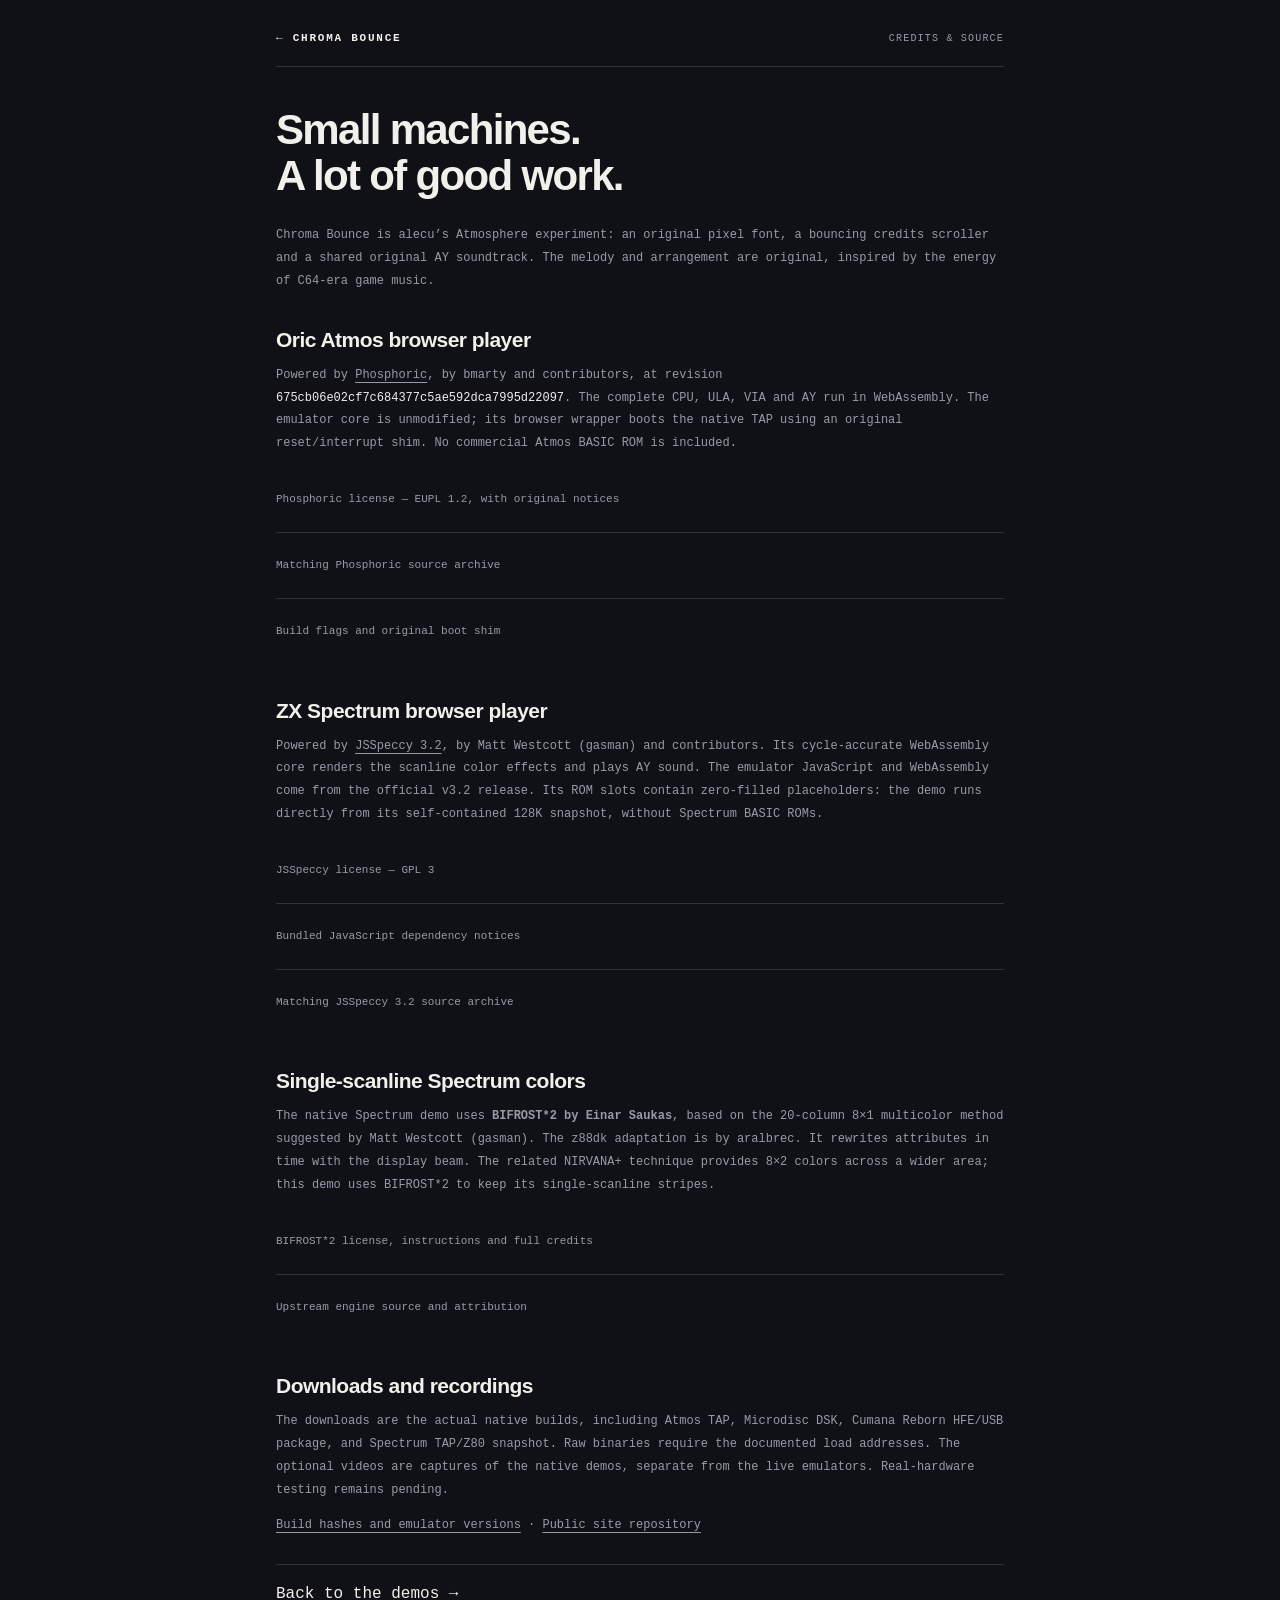
==== credits.html @ 3b579485 "Publish both Chroma Bounce demos with live web emulators and downloads" ====
<!doctype html><html lang="en"><head><meta charset="utf-8"><meta name="viewport" content="width=device-width,initial-scale=1"><title>Credits & source — Chroma Bounce</title><link rel="stylesheet" href="style.css"></head><body><main class="credits"><header><a class="wordmark" href="./">← CHROMA BOUNCE</a><span class="edition">CREDITS & SOURCE</span></header><h1>Small machines.<br>A lot of good work.</h1>
<p>Chroma Bounce is alecu’s Atmosphere experiment: an original pixel font, a bouncing credits scroller and a shared original AY soundtrack. The melody and arrangement are original, inspired by the energy of C64-era game music.</p>
<h2>Oric Atmos browser player</h2><p>Powered by <a href="https://github.com/benedictemarty/Phosphoric">Phosphoric</a>, by bmarty and contributors, at revision <code>675cb06e02cf7c684377c5ae592dca7995d22097</code>. The complete CPU, ULA, VIA and AY run in WebAssembly. The emulator core is unmodified; its browser wrapper boots the native TAP using an original reset/interrupt shim. No commercial Atmos BASIC ROM is included.</p><ul><li><a href="emulators/atmos/LICENSE">Phosphoric license — EUPL 1.2, with original notices</a></li><li><a href="sources/phosphoric-675cb06.tar.gz" download>Matching Phosphoric source archive</a></li><li><a href="emulators/atmos/BUILD.md">Build flags and original boot shim</a></li></ul>
<h2>ZX Spectrum browser player</h2><p>Powered by <a href="https://github.com/gasman/jsspeccy3">JSSpeccy 3.2</a>, by Matt Westcott (gasman) and contributors. Its cycle-accurate WebAssembly core renders the scanline color effects and plays AY sound. The emulator JavaScript and WebAssembly come from the official v3.2 release. Its ROM slots contain zero-filled placeholders: the demo runs directly from its self-contained 128K snapshot, without Spectrum BASIC ROMs.</p><ul><li><a href="emulators/spectrum/COPYING">JSSpeccy license — GPL 3</a></li><li><a href="emulators/spectrum/jsspeccy.js.LICENSE.txt">Bundled JavaScript dependency notices</a></li><li><a href="sources/jsspeccy-3.2.tar.gz" download>Matching JSSpeccy 3.2 source archive</a></li></ul>
<h2>Single-scanline Spectrum colors</h2><p>The native Spectrum demo uses <strong>BIFROST*2 by Einar Saukas</strong>, based on the 20-column 8×1 multicolor method suggested by Matt Westcott (gasman). The z88dk adaptation is by aralbrec. It rewrites attributes in time with the display beam. The related NIRVANA+ technique provides 8×2 colors across a wider area; this demo uses BIFROST*2 to keep its single-scanline stripes.</p><ul><li><a href="licenses/bifrost2.txt">BIFROST*2 license, instructions and full credits</a></li><li><a href="https://github.com/z88dk/z88dk/blob/801e03849d3bc34f1cd3e3ba04be9a37c177e993/libsrc/target/zx/bifrost2/z80/BIFROST2_ENGINE.asm.m4">Upstream engine source and attribution</a></li></ul>
<h2>Downloads and recordings</h2><p>The downloads are the actual native builds, including Atmos TAP, Microdisc DSK, Cumana Reborn HFE/USB package, and Spectrum TAP/Z80 snapshot. Raw binaries require the documented load addresses. The optional videos are captures of the native demos, separate from the live emulators. Real-hardware testing remains pending.</p><p><a href="manifest.json">Build hashes and emulator versions</a> · <a href="https://github.com/alecu/chroma-bounce">Public site repository</a></p><footer><a href="./">Back to the demos →</a></footer></main></body></html>
---- style.css ----
:root{color-scheme:dark;--bg:#101116;--panel:#15171d;--ink:#f2f0eb;--muted:#979ba8;--line:#30333e;--accent:#f1ce78;font-family:ui-monospace,SFMono-Regular,Consolas,"Liberation Mono",monospace;background:var(--bg);color:var(--ink)}*{box-sizing:border-box}body{margin:0}main{max-width:1140px;margin:0 auto;padding:32px 36px}button,a{-webkit-tap-highlight-color:transparent}button{font:inherit;color:inherit;cursor:pointer}a{color:inherit;text-underline-offset:4px}button:focus-visible,a:focus-visible,summary:focus-visible{outline:2px solid var(--accent);outline-offset:5px}header{display:flex;justify-content:space-between;align-items:center;gap:20px;border-bottom:1px solid var(--line);padding-bottom:22px}.wordmark{text-decoration:none;letter-spacing:.16em;font-size:11px;font-weight:700}.edition{font-size:10px;color:var(--muted);letter-spacing:.12em}.intro{display:flex;justify-content:space-between;align-items:flex-end;gap:28px;padding:44px 0 34px}.eyebrow{font-size:10px;color:var(--accent);letter-spacing:.15em;margin:0 0 14px}h1{font-family:Arial,Helvetica,sans-serif;font-size:clamp(38px,5.4vw,67px);font-weight:850;letter-spacing:-.065em;line-height:.98;margin:0}h1 span{color:var(--accent)}.lede{font-size:11px;line-height:1.9;color:var(--muted);margin:0 0 2px}.tabs{display:flex;gap:0}.tabs button{border:1px solid var(--line);border-bottom:0;background:#15161b;color:var(--muted);padding:16px 22px;font-size:11px;letter-spacing:.04em;display:flex;gap:12px;align-items:center}.tabs button+button{border-left:0}.tabs button[aria-selected=true]{background:#242029;color:var(--ink)}.tab-number{font-size:9px;color:var(--accent)}.tab-spec{font-size:9px;color:var(--muted)}.sunset{height:4px;background:linear-gradient(90deg,#5264fa,#dc52df,#f04a88,#ff7350,#f1ce78,#f6edcf)}.screen{width:100%;position:relative;display:grid;place-items:center;aspect-ratio:4/3;max-height:68vh;background:#000;border:1px solid var(--line);border-top:0;overflow:hidden}.screen img{width:100%;height:100%;max-height:68vh;object-fit:contain;image-rendering:pixelated;position:absolute;inset:0}#emulator{position:absolute;inset:0;display:grid;place-items:center}#emulator iframe{width:100%;height:100%;border:0;background:#000}#cover{position:absolute;inset:0;background:#0005;display:flex;flex-direction:column;justify-content:center;align-items:center}.run{font-size:12px;font-weight:700;letter-spacing:.1em;background:#15171df2;border:1px solid #f1ce7888;padding:18px 26px;box-shadow:0 6px 30px #0008}.run:hover{background:#302837}.run span{color:var(--accent);margin-right:9px}#cover-note{font-size:10px;color:#c0b7c0;margin:13px 0 0}#cover[hidden],.screen img[hidden]{display:none}.controls{display:flex;justify-content:space-between;align-items:center;gap:15px;border:1px solid var(--line);border-top:0;padding:13px 16px;background:var(--panel)}#status{font-size:9px;letter-spacing:.07em;color:var(--muted);display:flex;align-items:center;gap:9px}#status i{display:block;width:5px;height:5px;border-radius:50%;background:var(--accent)}.buttons{display:flex;gap:6px}.buttons button{font-size:9px;border:1px solid var(--line);background:transparent;padding:8px 10px}.buttons button:hover:enabled{border-color:var(--accent)}.buttons button:disabled{color:#555966;cursor:default}.info{display:grid;grid-template-columns:1.1fr 1fr;gap:60px;margin-top:34px}.info .eyebrow{margin-bottom:10px}h2{font-family:Arial,Helvetica,sans-serif;font-size:25px;font-weight:600;letter-spacing:-.025em;margin:0 0 12px}.info p{font-size:11px;line-height:1.85;color:var(--muted);margin:0}.info .eyebrow{font-size:10px;color:var(--accent)}.info .engine{font-size:9px;color:#777e90;margin-top:16px}h3{display:flex;justify-content:space-between;font-size:10px;letter-spacing:.08em;font-weight:500;color:var(--muted);margin:0 0 8px}h3 span{color:var(--accent)}ul{list-style:none;margin:0 0 11px;padding:0}li+li{border-top:1px solid var(--line)}li a{display:flex;justify-content:space-between;text-decoration:none;align-items:center;gap:12px;font-size:11px;padding:12px 0}li a:hover{color:var(--accent)}li span{font-size:9px;color:var(--accent)}.info #load-note{font-size:9px;line-height:1.8}.recording{margin-top:32px;border-top:1px solid var(--line);padding-top:18px}.recording summary{font-size:10px;color:var(--muted);cursor:pointer}.recording video{display:block;width:100%;max-height:65vh;background:#000;margin-top:18px;image-rendering:pixelated}.recording p{font-size:10px;color:var(--muted);line-height:1.8}footer{border-top:1px solid var(--line);margin-top:28px;padding:20px 0;display:flex;justify-content:space-between;gap:20px}footer p{font-size:9px;line-height:1.9;color:var(--muted);margin:0}footer p:last-child{text-align:right}footer span{color:#6d7281}.error{font-size:11px;line-height:1.8;color:var(--accent)}.screen:fullscreen{max-height:none;width:100vw;height:100vh;aspect-ratio:auto}.screen:fullscreen img{max-height:none}.credits{max-width:800px}.credits h1{font-size:42px;line-height:1.1;letter-spacing:-.04em;margin:40px 0 25px}.credits h2{margin-top:35px;font-size:21px}.credits p,.credits li{font-size:12px;line-height:1.9;color:var(--muted)}.credits li{padding:10px 0}.credits code{color:var(--ink)}@media(max-width:800px){main{padding:24px 20px}.intro{display:block;padding-top:32px}.lede{margin-top:18px}.info{gap:28px}.tabs button{padding:14px}.tab-spec{display:none}.controls{flex-wrap:wrap}.buttons{margin-left:auto}}@media(max-width:580px){main{padding:20px 12px}header{gap:10px}.wordmark{font-size:9px;letter-spacing:.07em}.edition{font-size:8px}h1{font-size:38px}.intro{padding:30px 0 25px}.tabs button{font-size:10px;gap:8px;padding:14px 12px;flex:1;justify-content:center}.info{grid-template-columns:1fr;gap:27px}.screen{max-height:none}.screen img{max-height:none}.controls{padding:10px}.buttons{gap:4px}.buttons button{padding:8px 6px;font-size:8px}.info{margin-top:25px}h2{font-size:23px}footer{display:block}footer p:last-child{text-align:left;margin-top:13px}}
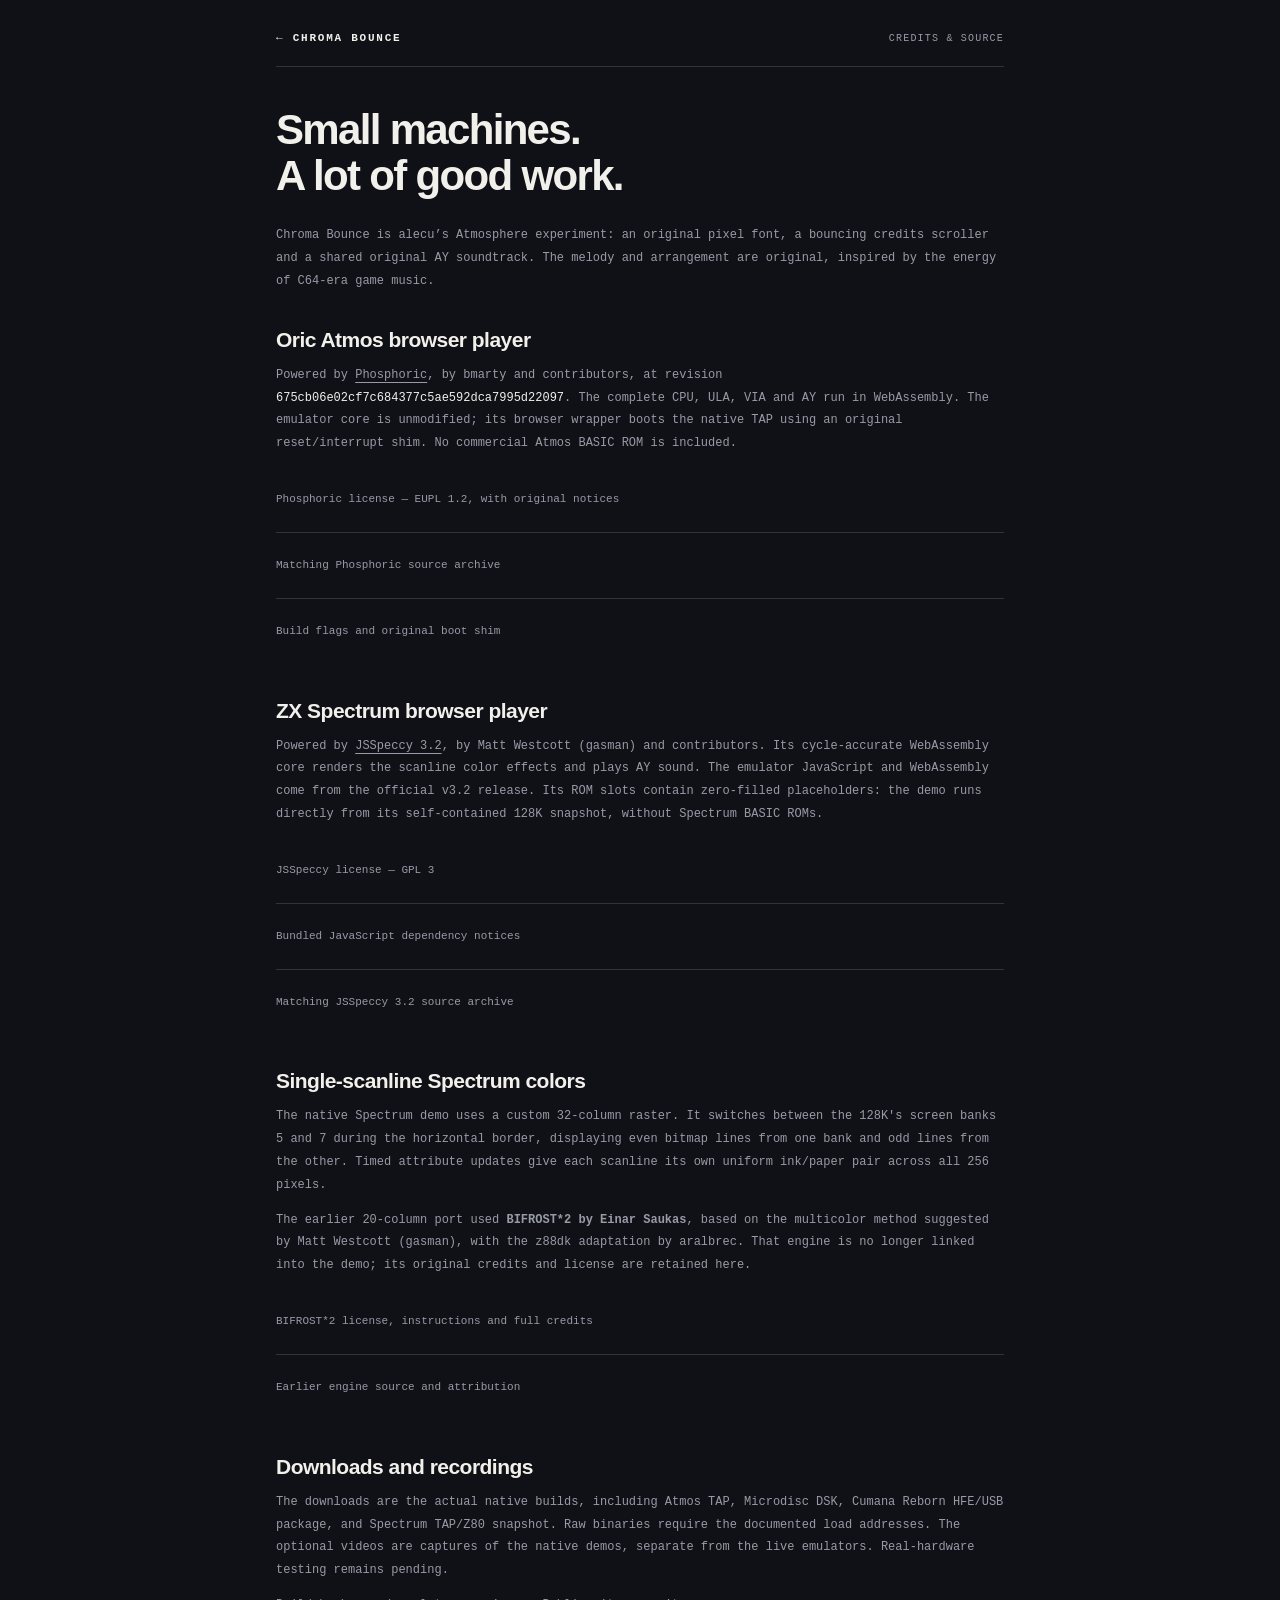
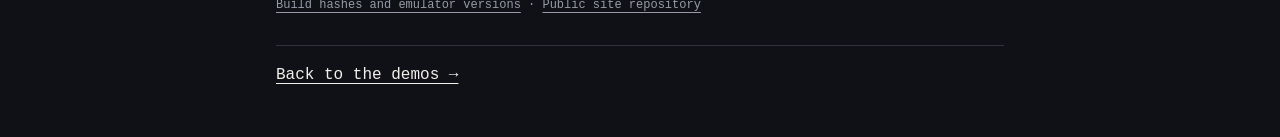
==== commit 8c0f5cd1: "Update Chroma Bounce browser players and native release assets" ====
--- a/credits.html
+++ b/credits.html
@@ -2,5 +2,5 @@
 <p>Chroma Bounce is alecu’s Atmosphere experiment: an original pixel font, a bouncing credits scroller and a shared original AY soundtrack. The melody and arrangement are original, inspired by the energy of C64-era game music.</p>
 <h2>Oric Atmos browser player</h2><p>Powered by <a href="https://github.com/benedictemarty/Phosphoric">Phosphoric</a>, by bmarty and contributors, at revision <code>675cb06e02cf7c684377c5ae592dca7995d22097</code>. The complete CPU, ULA, VIA and AY run in WebAssembly. The emulator core is unmodified; its browser wrapper boots the native TAP using an original reset/interrupt shim. No commercial Atmos BASIC ROM is included.</p><ul><li><a href="emulators/atmos/LICENSE">Phosphoric license — EUPL 1.2, with original notices</a></li><li><a href="sources/phosphoric-675cb06.tar.gz" download>Matching Phosphoric source archive</a></li><li><a href="emulators/atmos/BUILD.md">Build flags and original boot shim</a></li></ul>
 <h2>ZX Spectrum browser player</h2><p>Powered by <a href="https://github.com/gasman/jsspeccy3">JSSpeccy 3.2</a>, by Matt Westcott (gasman) and contributors. Its cycle-accurate WebAssembly core renders the scanline color effects and plays AY sound. The emulator JavaScript and WebAssembly come from the official v3.2 release. Its ROM slots contain zero-filled placeholders: the demo runs directly from its self-contained 128K snapshot, without Spectrum BASIC ROMs.</p><ul><li><a href="emulators/spectrum/COPYING">JSSpeccy license — GPL 3</a></li><li><a href="emulators/spectrum/jsspeccy.js.LICENSE.txt">Bundled JavaScript dependency notices</a></li><li><a href="sources/jsspeccy-3.2.tar.gz" download>Matching JSSpeccy 3.2 source archive</a></li></ul>
-<h2>Single-scanline Spectrum colors</h2><p>The native Spectrum demo uses <strong>BIFROST*2 by Einar Saukas</strong>, based on the 20-column 8×1 multicolor method suggested by Matt Westcott (gasman). The z88dk adaptation is by aralbrec. It rewrites attributes in time with the display beam. The related NIRVANA+ technique provides 8×2 colors across a wider area; this demo uses BIFROST*2 to keep its single-scanline stripes.</p><ul><li><a href="licenses/bifrost2.txt">BIFROST*2 license, instructions and full credits</a></li><li><a href="https://github.com/z88dk/z88dk/blob/801e03849d3bc34f1cd3e3ba04be9a37c177e993/libsrc/target/zx/bifrost2/z80/BIFROST2_ENGINE.asm.m4">Upstream engine source and attribution</a></li></ul>
+<h2>Single-scanline Spectrum colors</h2><p>The native Spectrum demo uses a custom 32-column raster. It switches between the 128K's screen banks 5 and 7 during the horizontal border, displaying even bitmap lines from one bank and odd lines from the other. Timed attribute updates give each scanline its own uniform ink/paper pair across all 256 pixels.</p><p>The earlier 20-column port used <strong>BIFROST*2 by Einar Saukas</strong>, based on the multicolor method suggested by Matt Westcott (gasman), with the z88dk adaptation by aralbrec. That engine is no longer linked into the demo; its original credits and license are retained here.</p><ul><li><a href="licenses/bifrost2.txt">BIFROST*2 license, instructions and full credits</a></li><li><a href="https://github.com/z88dk/z88dk/blob/801e03849d3bc34f1cd3e3ba04be9a37c177e993/libsrc/target/zx/bifrost2/z80/BIFROST2_ENGINE.asm.m4">Earlier engine source and attribution</a></li></ul>
 <h2>Downloads and recordings</h2><p>The downloads are the actual native builds, including Atmos TAP, Microdisc DSK, Cumana Reborn HFE/USB package, and Spectrum TAP/Z80 snapshot. Raw binaries require the documented load addresses. The optional videos are captures of the native demos, separate from the live emulators. Real-hardware testing remains pending.</p><p><a href="manifest.json">Build hashes and emulator versions</a> · <a href="https://github.com/alecu/chroma-bounce">Public site repository</a></p><footer><a href="./">Back to the demos →</a></footer></main></body></html>
--- a/style.css
+++ b/style.css
@@ -1 +1,3 @@
 :root{color-scheme:dark;--bg:#101116;--panel:#15171d;--ink:#f2f0eb;--muted:#979ba8;--line:#30333e;--accent:#f1ce78;font-family:ui-monospace,SFMono-Regular,Consolas,"Liberation Mono",monospace;background:var(--bg);color:var(--ink)}*{box-sizing:border-box}body{margin:0}main{max-width:1140px;margin:0 auto;padding:32px 36px}button,a{-webkit-tap-highlight-color:transparent}button{font:inherit;color:inherit;cursor:pointer}a{color:inherit;text-underline-offset:4px}button:focus-visible,a:focus-visible,summary:focus-visible{outline:2px solid var(--accent);outline-offset:5px}header{display:flex;justify-content:space-between;align-items:center;gap:20px;border-bottom:1px solid var(--line);padding-bottom:22px}.wordmark{text-decoration:none;letter-spacing:.16em;font-size:11px;font-weight:700}.edition{font-size:10px;color:var(--muted);letter-spacing:.12em}.intro{display:flex;justify-content:space-between;align-items:flex-end;gap:28px;padding:44px 0 34px}.eyebrow{font-size:10px;color:var(--accent);letter-spacing:.15em;margin:0 0 14px}h1{font-family:Arial,Helvetica,sans-serif;font-size:clamp(38px,5.4vw,67px);font-weight:850;letter-spacing:-.065em;line-height:.98;margin:0}h1 span{color:var(--accent)}.lede{font-size:11px;line-height:1.9;color:var(--muted);margin:0 0 2px}.tabs{display:flex;gap:0}.tabs button{border:1px solid var(--line);border-bottom:0;background:#15161b;color:var(--muted);padding:16px 22px;font-size:11px;letter-spacing:.04em;display:flex;gap:12px;align-items:center}.tabs button+button{border-left:0}.tabs button[aria-selected=true]{background:#242029;color:var(--ink)}.tab-number{font-size:9px;color:var(--accent)}.tab-spec{font-size:9px;color:var(--muted)}.sunset{height:4px;background:linear-gradient(90deg,#5264fa,#dc52df,#f04a88,#ff7350,#f1ce78,#f6edcf)}.screen{width:100%;position:relative;display:grid;place-items:center;aspect-ratio:4/3;max-height:68vh;background:#000;border:1px solid var(--line);border-top:0;overflow:hidden}.screen img{width:100%;height:100%;max-height:68vh;object-fit:contain;image-rendering:pixelated;position:absolute;inset:0}#emulator{position:absolute;inset:0;display:grid;place-items:center}#emulator iframe{width:100%;height:100%;border:0;background:#000}#cover{position:absolute;inset:0;background:#0005;display:flex;flex-direction:column;justify-content:center;align-items:center}.run{font-size:12px;font-weight:700;letter-spacing:.1em;background:#15171df2;border:1px solid #f1ce7888;padding:18px 26px;box-shadow:0 6px 30px #0008}.run:hover{background:#302837}.run span{color:var(--accent);margin-right:9px}#cover-note{font-size:10px;color:#c0b7c0;margin:13px 0 0}#cover[hidden],.screen img[hidden]{display:none}.controls{display:flex;justify-content:space-between;align-items:center;gap:15px;border:1px solid var(--line);border-top:0;padding:13px 16px;background:var(--panel)}#status{font-size:9px;letter-spacing:.07em;color:var(--muted);display:flex;align-items:center;gap:9px}#status i{display:block;width:5px;height:5px;border-radius:50%;background:var(--accent)}.buttons{display:flex;gap:6px}.buttons button{font-size:9px;border:1px solid var(--line);background:transparent;padding:8px 10px}.buttons button:hover:enabled{border-color:var(--accent)}.buttons button:disabled{color:#555966;cursor:default}.info{display:grid;grid-template-columns:1.1fr 1fr;gap:60px;margin-top:34px}.info .eyebrow{margin-bottom:10px}h2{font-family:Arial,Helvetica,sans-serif;font-size:25px;font-weight:600;letter-spacing:-.025em;margin:0 0 12px}.info p{font-size:11px;line-height:1.85;color:var(--muted);margin:0}.info .eyebrow{font-size:10px;color:var(--accent)}.info .engine{font-size:9px;color:#777e90;margin-top:16px}h3{display:flex;justify-content:space-between;font-size:10px;letter-spacing:.08em;font-weight:500;color:var(--muted);margin:0 0 8px}h3 span{color:var(--accent)}ul{list-style:none;margin:0 0 11px;padding:0}li+li{border-top:1px solid var(--line)}li a{display:flex;justify-content:space-between;text-decoration:none;align-items:center;gap:12px;font-size:11px;padding:12px 0}li a:hover{color:var(--accent)}li span{font-size:9px;color:var(--accent)}.info #load-note{font-size:9px;line-height:1.8}.recording{margin-top:32px;border-top:1px solid var(--line);padding-top:18px}.recording summary{font-size:10px;color:var(--muted);cursor:pointer}.recording video{display:block;width:100%;max-height:65vh;background:#000;margin-top:18px;image-rendering:pixelated}.recording p{font-size:10px;color:var(--muted);line-height:1.8}footer{border-top:1px solid var(--line);margin-top:28px;padding:20px 0;display:flex;justify-content:space-between;gap:20px}footer p{font-size:9px;line-height:1.9;color:var(--muted);margin:0}footer p:last-child{text-align:right}footer span{color:#6d7281}.error{font-size:11px;line-height:1.8;color:var(--accent)}.screen:fullscreen{max-height:none;width:100vw;height:100vh;aspect-ratio:auto}.screen:fullscreen img{max-height:none}.credits{max-width:800px}.credits h1{font-size:42px;line-height:1.1;letter-spacing:-.04em;margin:40px 0 25px}.credits h2{margin-top:35px;font-size:21px}.credits p,.credits li{font-size:12px;line-height:1.9;color:var(--muted)}.credits li{padding:10px 0}.credits code{color:var(--ink)}@media(max-width:800px){main{padding:24px 20px}.intro{display:block;padding-top:32px}.lede{margin-top:18px}.info{gap:28px}.tabs button{padding:14px}.tab-spec{display:none}.controls{flex-wrap:wrap}.buttons{margin-left:auto}}@media(max-width:580px){main{padding:20px 12px}header{gap:10px}.wordmark{font-size:9px;letter-spacing:.07em}.edition{font-size:8px}h1{font-size:38px}.intro{padding:30px 0 25px}.tabs button{font-size:10px;gap:8px;padding:14px 12px;flex:1;justify-content:center}.info{grid-template-columns:1fr;gap:27px}.screen{max-height:none}.screen img{max-height:none}.controls{padding:10px}.buttons{gap:4px}.buttons button{padding:8px 6px;font-size:8px}.info{margin-top:25px}h2{font-size:23px}footer{display:block}footer p:last-child{text-align:left;margin-top:13px}}
+
+.screen.expanded{position:fixed;inset:0;z-index:100;width:100vw;height:100vh;max-height:none;aspect-ratio:auto;border:0}.screen.expanded img{max-height:none}#leave-fullscreen{position:absolute;top:12px;right:12px;z-index:20;background:#15171de8;border:1px solid #77707e;color:#f1ce78;padding:11px;font:10px monospace}#leave-fullscreen[hidden]{display:none}
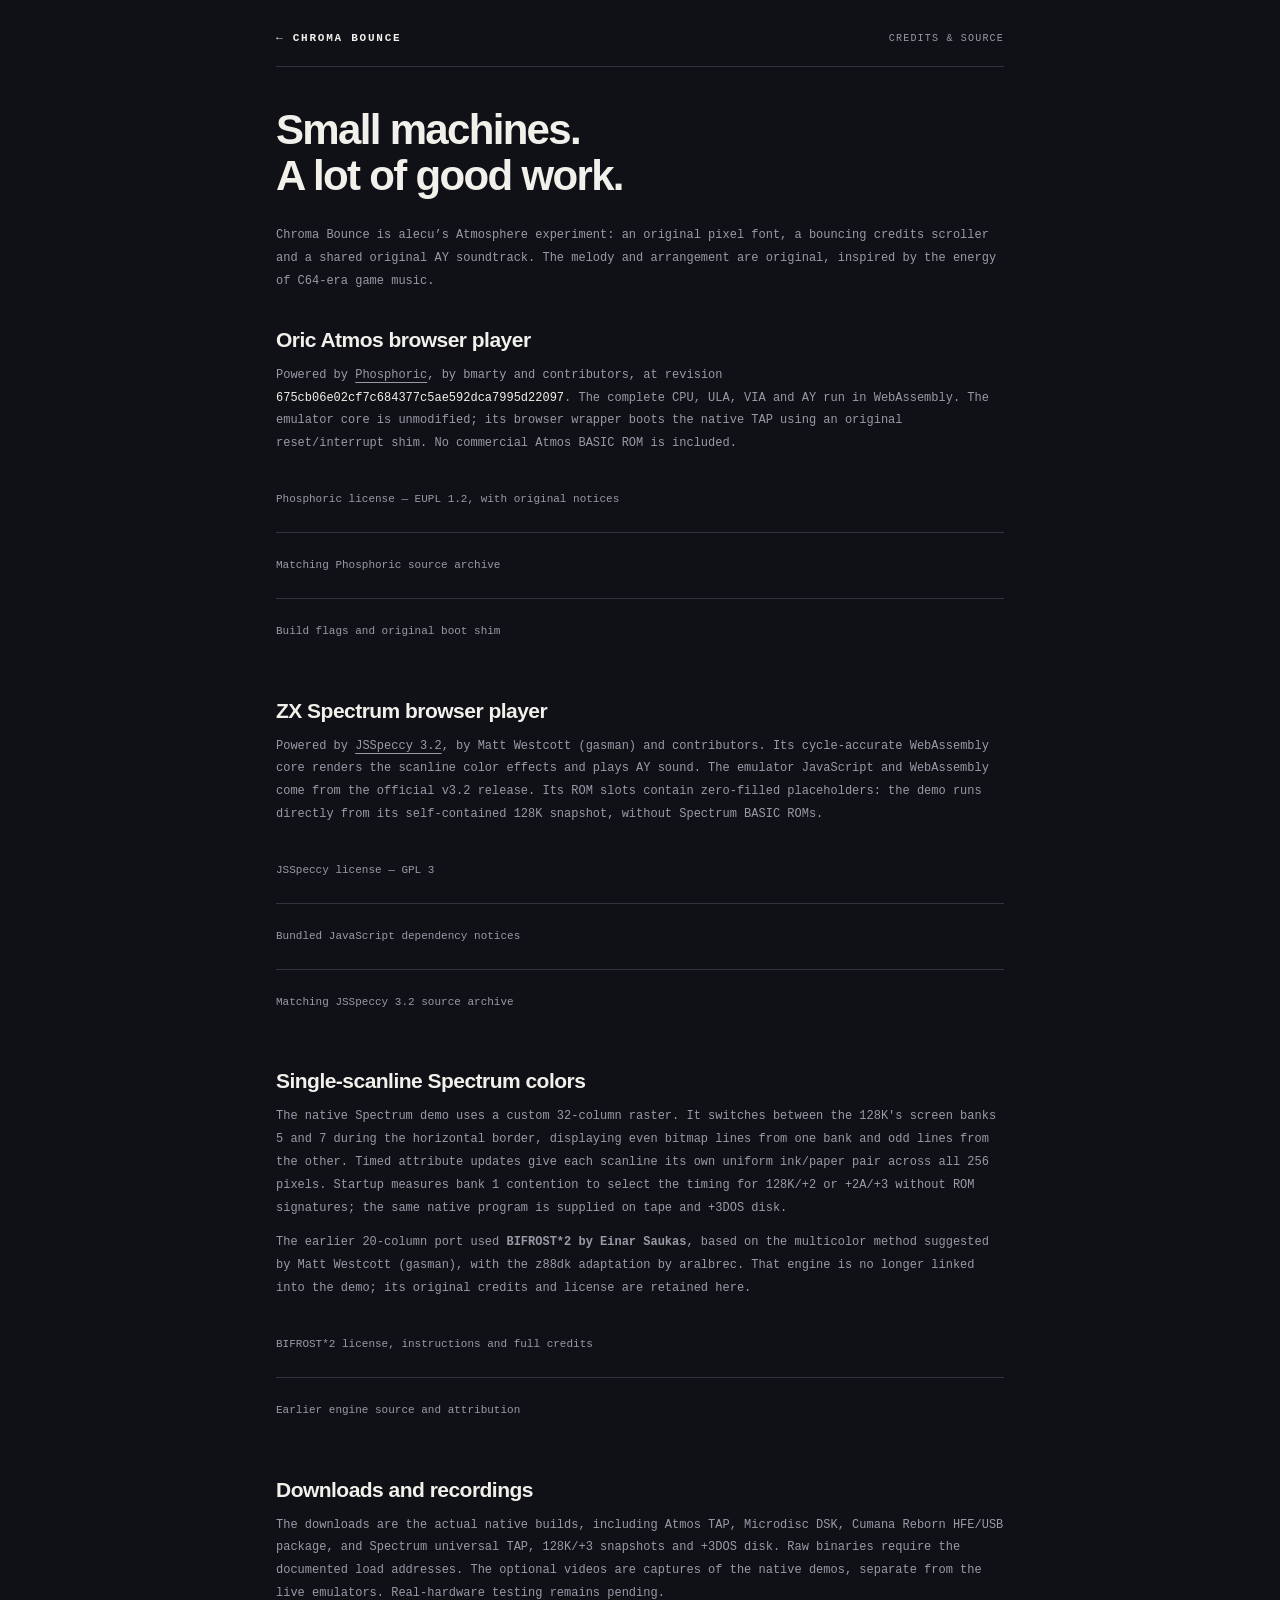
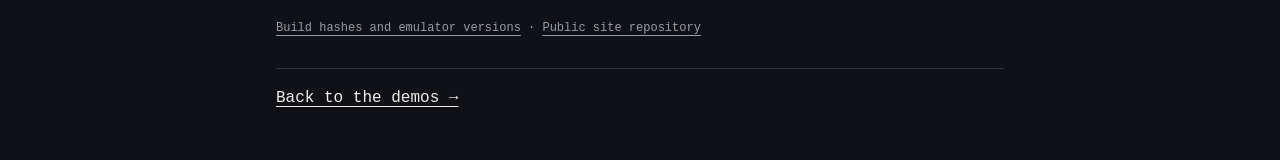
==== commit 5971f38c: "Update Chroma Bounce browser players and native release assets" ====
--- a/credits.html
+++ b/credits.html
@@ -2,5 +2,5 @@
 <p>Chroma Bounce is alecu’s Atmosphere experiment: an original pixel font, a bouncing credits scroller and a shared original AY soundtrack. The melody and arrangement are original, inspired by the energy of C64-era game music.</p>
 <h2>Oric Atmos browser player</h2><p>Powered by <a href="https://github.com/benedictemarty/Phosphoric">Phosphoric</a>, by bmarty and contributors, at revision <code>675cb06e02cf7c684377c5ae592dca7995d22097</code>. The complete CPU, ULA, VIA and AY run in WebAssembly. The emulator core is unmodified; its browser wrapper boots the native TAP using an original reset/interrupt shim. No commercial Atmos BASIC ROM is included.</p><ul><li><a href="emulators/atmos/LICENSE">Phosphoric license — EUPL 1.2, with original notices</a></li><li><a href="sources/phosphoric-675cb06.tar.gz" download>Matching Phosphoric source archive</a></li><li><a href="emulators/atmos/BUILD.md">Build flags and original boot shim</a></li></ul>
 <h2>ZX Spectrum browser player</h2><p>Powered by <a href="https://github.com/gasman/jsspeccy3">JSSpeccy 3.2</a>, by Matt Westcott (gasman) and contributors. Its cycle-accurate WebAssembly core renders the scanline color effects and plays AY sound. The emulator JavaScript and WebAssembly come from the official v3.2 release. Its ROM slots contain zero-filled placeholders: the demo runs directly from its self-contained 128K snapshot, without Spectrum BASIC ROMs.</p><ul><li><a href="emulators/spectrum/COPYING">JSSpeccy license — GPL 3</a></li><li><a href="emulators/spectrum/jsspeccy.js.LICENSE.txt">Bundled JavaScript dependency notices</a></li><li><a href="sources/jsspeccy-3.2.tar.gz" download>Matching JSSpeccy 3.2 source archive</a></li></ul>
-<h2>Single-scanline Spectrum colors</h2><p>The native Spectrum demo uses a custom 32-column raster. It switches between the 128K's screen banks 5 and 7 during the horizontal border, displaying even bitmap lines from one bank and odd lines from the other. Timed attribute updates give each scanline its own uniform ink/paper pair across all 256 pixels.</p><p>The earlier 20-column port used <strong>BIFROST*2 by Einar Saukas</strong>, based on the multicolor method suggested by Matt Westcott (gasman), with the z88dk adaptation by aralbrec. That engine is no longer linked into the demo; its original credits and license are retained here.</p><ul><li><a href="licenses/bifrost2.txt">BIFROST*2 license, instructions and full credits</a></li><li><a href="https://github.com/z88dk/z88dk/blob/801e03849d3bc34f1cd3e3ba04be9a37c177e993/libsrc/target/zx/bifrost2/z80/BIFROST2_ENGINE.asm.m4">Earlier engine source and attribution</a></li></ul>
-<h2>Downloads and recordings</h2><p>The downloads are the actual native builds, including Atmos TAP, Microdisc DSK, Cumana Reborn HFE/USB package, and Spectrum TAP/Z80 snapshot. Raw binaries require the documented load addresses. The optional videos are captures of the native demos, separate from the live emulators. Real-hardware testing remains pending.</p><p><a href="manifest.json">Build hashes and emulator versions</a> · <a href="https://github.com/alecu/chroma-bounce">Public site repository</a></p><footer><a href="./">Back to the demos →</a></footer></main></body></html>
+<h2>Single-scanline Spectrum colors</h2><p>The native Spectrum demo uses a custom 32-column raster. It switches between the 128K's screen banks 5 and 7 during the horizontal border, displaying even bitmap lines from one bank and odd lines from the other. Timed attribute updates give each scanline its own uniform ink/paper pair across all 256 pixels. Startup measures bank 1 contention to select the timing for 128K/+2 or +2A/+3 without ROM signatures; the same native program is supplied on tape and +3DOS disk.</p><p>The earlier 20-column port used <strong>BIFROST*2 by Einar Saukas</strong>, based on the multicolor method suggested by Matt Westcott (gasman), with the z88dk adaptation by aralbrec. That engine is no longer linked into the demo; its original credits and license are retained here.</p><ul><li><a href="licenses/bifrost2.txt">BIFROST*2 license, instructions and full credits</a></li><li><a href="https://github.com/z88dk/z88dk/blob/801e03849d3bc34f1cd3e3ba04be9a37c177e993/libsrc/target/zx/bifrost2/z80/BIFROST2_ENGINE.asm.m4">Earlier engine source and attribution</a></li></ul>
+<h2>Downloads and recordings</h2><p>The downloads are the actual native builds, including Atmos TAP, Microdisc DSK, Cumana Reborn HFE/USB package, and Spectrum universal TAP, 128K/+3 snapshots and +3DOS disk. Raw binaries require the documented load addresses. The optional videos are captures of the native demos, separate from the live emulators. Real-hardware testing remains pending.</p><p><a href="manifest.json">Build hashes and emulator versions</a> · <a href="https://github.com/alecu/chroma-bounce">Public site repository</a></p><footer><a href="./">Back to the demos →</a></footer></main></body></html>
